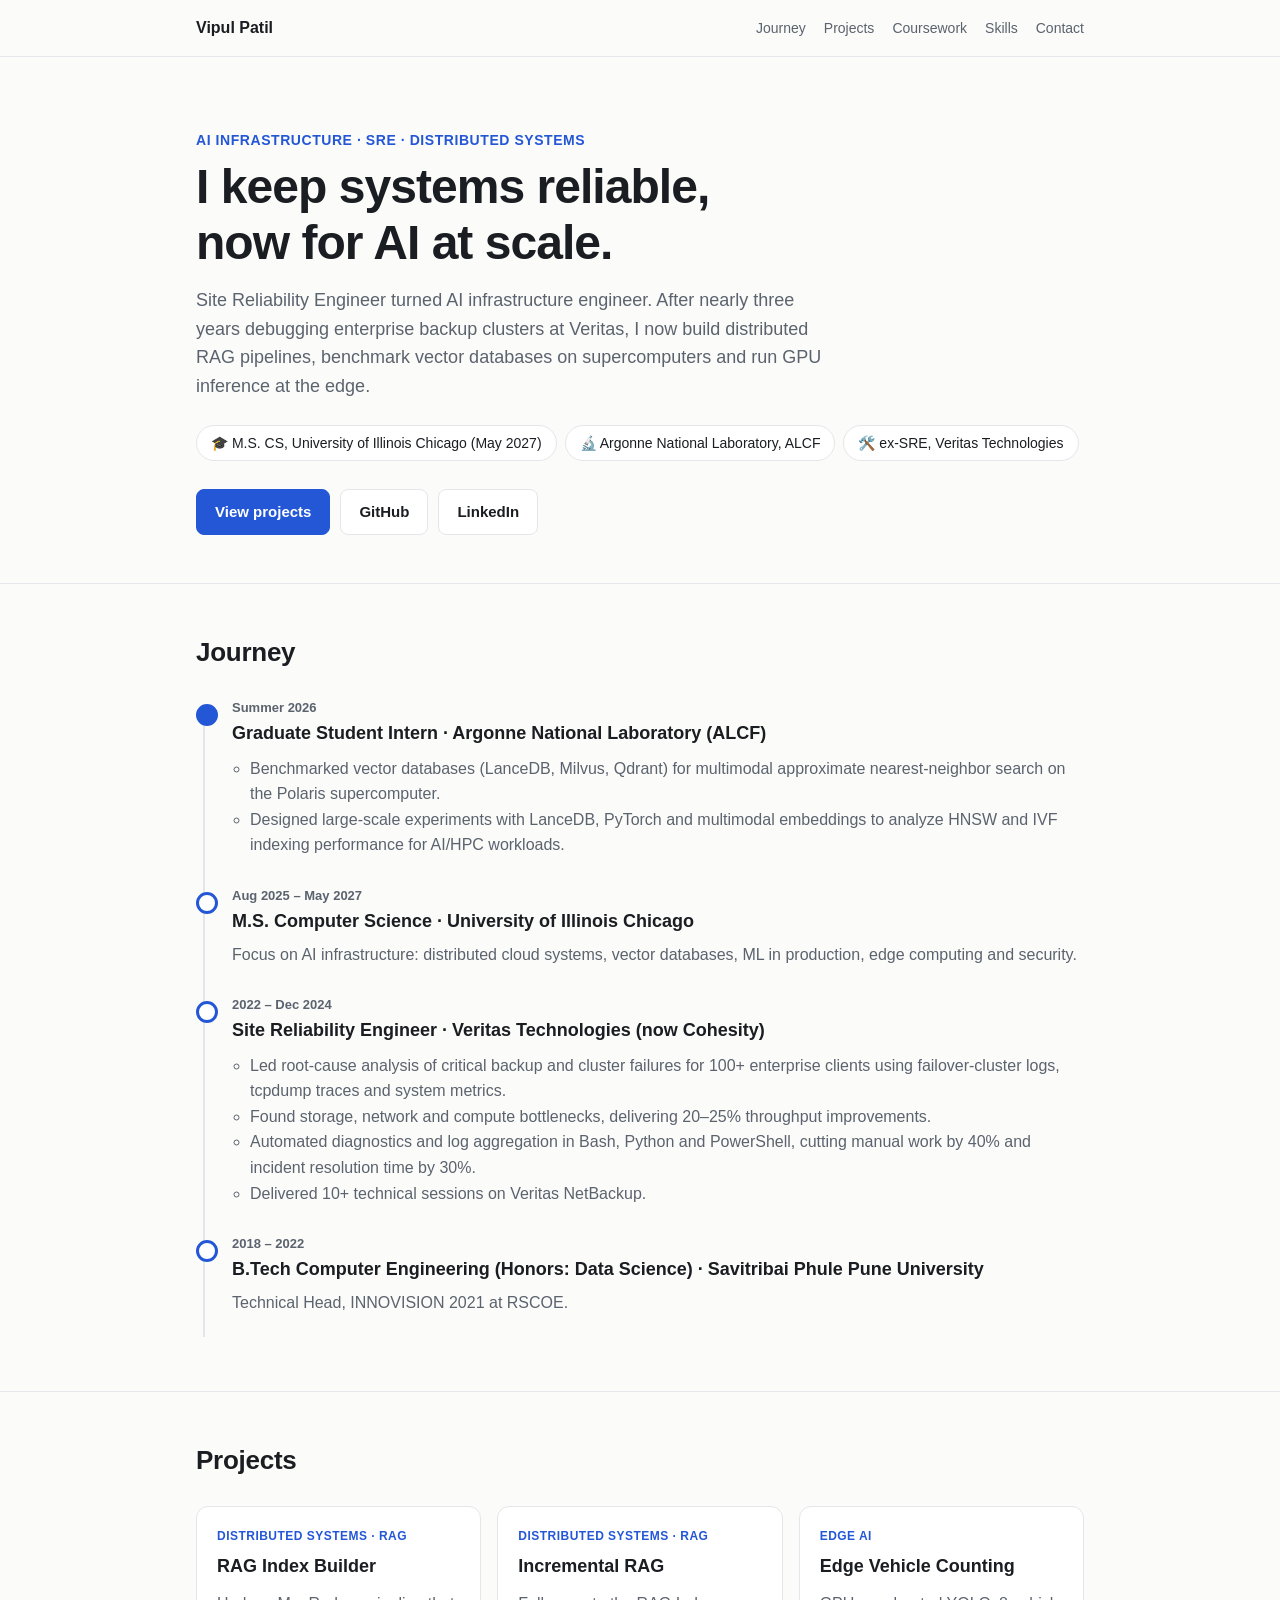
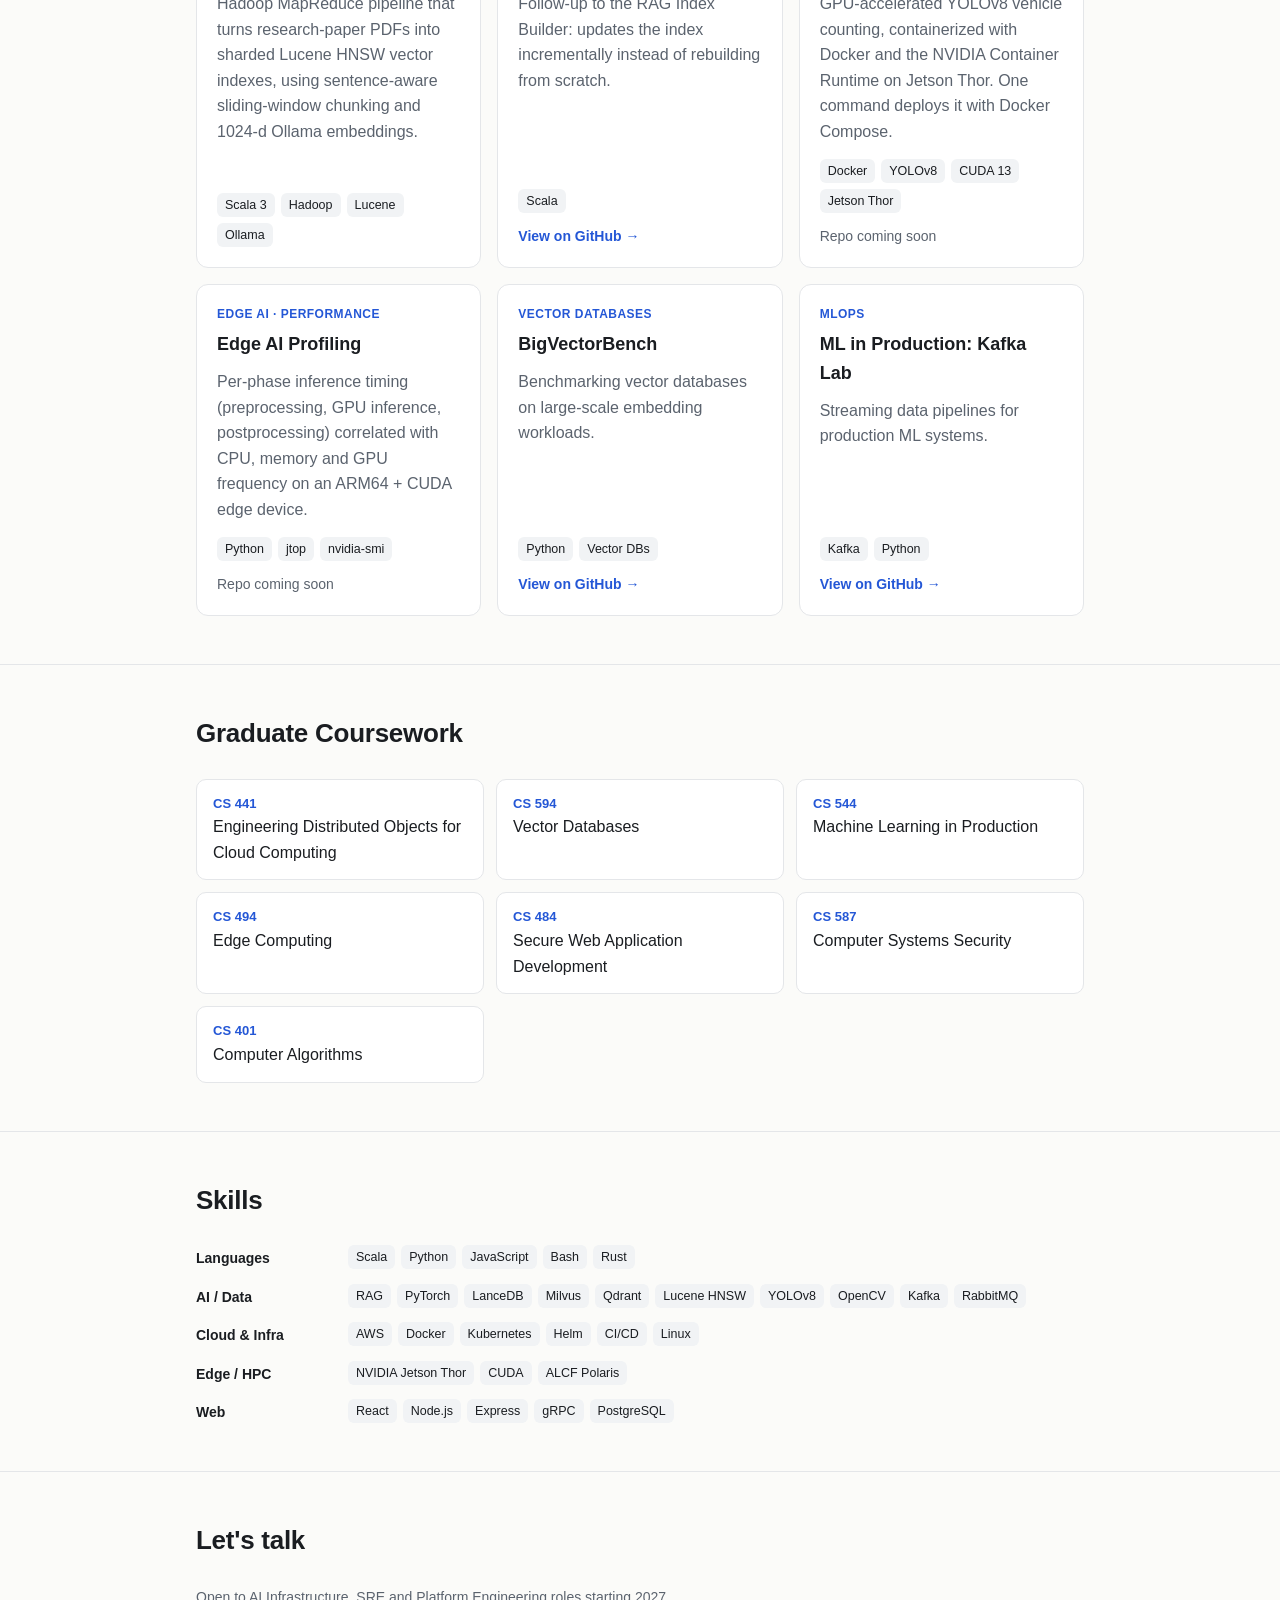
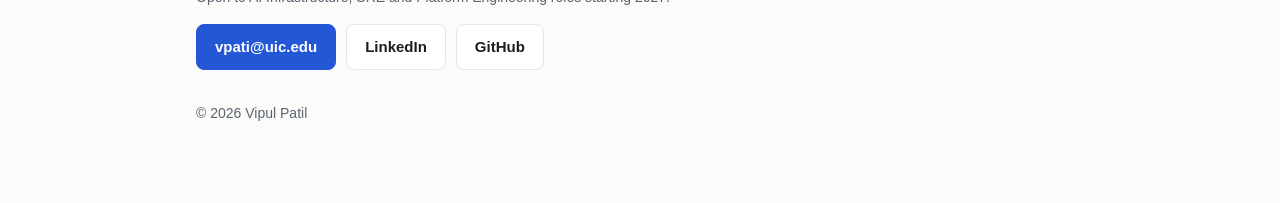
==== index.html @ aa61d43e "Add portfolio site Co-Authored-By: Claude Opus 5.5 <noreply@anthropic.com> Claude-Session: https://c" ====
<!doctype html>
<html lang="en">
<head>
<meta charset="utf-8">
<meta name="viewport" content="width=device-width, initial-scale=1">
<title>Vipul Patil | AI Infrastructure</title>
<meta name="description" content="Vipul Patil: SRE turned AI infrastructure engineer. M.S. CS at UIC, Argonne National Laboratory intern. Distributed RAG, vector databases, MLOps, edge AI.">
<style>
  :root {
    --bg: #fbfbf9; --surface: #ffffff; --text: #1a1d21; --muted: #5b636e;
    --border: #e4e6e9; --accent: #2457d6; --accent-soft: #e8eefc; --chip: #f1f3f5;
  }
  @media (prefers-color-scheme: dark) {
    :root {
      --bg: #0f1216; --surface: #171b21; --text: #e8eaed; --muted: #9aa3ae;
      --border: #272d35; --accent: #7aa2ff; --accent-soft: #1b2540; --chip: #20262e;
    }
  }
  * { box-sizing: border-box; }
  html { scroll-behavior: smooth; }
  body {
    margin: 0; background: var(--bg); color: var(--text);
    font: 16px/1.6 -apple-system, BlinkMacSystemFont, "Segoe UI", Inter, Roboto, sans-serif;
  }
  a { color: var(--accent); text-decoration: none; }
  a:hover { text-decoration: underline; }
  .wrap { max-width: 920px; margin: 0 auto; padding: 0 16px; }

  nav { position: sticky; top: 0; z-index: 10; background: color-mix(in srgb, var(--bg) 88%, transparent);
        backdrop-filter: blur(8px); border-bottom: 1px solid var(--border); }
  nav .wrap { display: flex; justify-content: space-between; align-items: center; height: 56px; gap: 12px; }
  nav .brand { font-weight: 700; color: var(--text); }
  nav ul { display: flex; gap: 18px; list-style: none; margin: 0; padding: 0; font-size: 14px; }
  nav ul a { color: var(--muted); }
  @media (max-width: 640px) { nav ul { display: none; } }

  header { padding: 72px 0 48px; }
  .eyebrow { color: var(--accent); font-weight: 600; font-size: 14px; letter-spacing: .04em; text-transform: uppercase; }
  h1 { font-size: clamp(32px, 6vw, 48px); line-height: 1.15; margin: 8px 0 16px; letter-spacing: -.02em; }
  .lede { font-size: 18px; color: var(--muted); max-width: 640px; margin: 0 0 24px; }
  .badges { display: flex; flex-wrap: wrap; gap: 8px; margin-bottom: 28px; }
  .badge { background: var(--surface); border: 1px solid var(--border); border-radius: 999px; padding: 6px 14px; font-size: 14px; }
  .cta { display: flex; flex-wrap: wrap; gap: 10px; }
  .btn { display: inline-block; padding: 10px 18px; border-radius: 8px; font-weight: 600; font-size: 15px; border: 1px solid var(--border); color: var(--text); background: var(--surface); }
  .btn.primary { background: var(--accent); border-color: var(--accent); color: #fff; }
  .btn:hover { text-decoration: none; filter: brightness(1.05); }

  section { padding: 48px 0; border-top: 1px solid var(--border); }
  h2 { font-size: 26px; margin: 0 0 24px; letter-spacing: -.01em; }
  h3 { font-size: 18px; margin: 0 0 6px; }

  .timeline { list-style: none; margin: 0; padding: 0; position: relative; }
  .timeline::before { content: ""; position: absolute; left: 7px; top: 6px; bottom: 6px; width: 2px; background: var(--border); }
  .timeline > li { position: relative; padding: 0 0 28px 36px; }
  .timeline > li::before { content: ""; position: absolute; left: 0; top: 6px; width: 16px; height: 16px; border-radius: 50%;
                         background: var(--surface); border: 3px solid var(--accent); }
  .timeline > li.now::before { background: var(--accent); }
  .when { font-size: 13px; color: var(--muted); font-weight: 600; }
  .timeline p, .card p { margin: 4px 0 0; color: var(--muted); }
  .timeline ul { margin: 8px 0 0; padding-left: 18px; color: var(--muted); }

  .grid { display: grid; grid-template-columns: repeat(auto-fill, minmax(270px, 1fr)); gap: 16px; }
  .card { background: var(--surface); border: 1px solid var(--border); border-radius: 12px; padding: 20px; display: flex; flex-direction: column; }
  .card .tag { font-size: 12px; font-weight: 600; color: var(--accent); text-transform: uppercase; letter-spacing: .04em; margin-bottom: 6px; }
  .card .chips { margin-top: auto; padding-top: 14px; }
  .chips { display: flex; flex-wrap: wrap; gap: 6px; }
  .chip { background: var(--chip); border-radius: 6px; padding: 2px 8px; font-size: 12.5px; }
  .card .link { margin-top: 12px; font-size: 14px; font-weight: 600; }
  .card .soon { margin-top: 12px; font-size: 14px; color: var(--muted); }

  .courses { display: grid; grid-template-columns: repeat(auto-fill, minmax(260px, 1fr)); gap: 12px; }
  .course { border: 1px solid var(--border); border-radius: 10px; padding: 14px 16px; background: var(--surface); }
  .course b { display: block; font-size: 13px; color: var(--accent); }

  .skills { display: grid; gap: 14px; }
  .skills > div { display: grid; grid-template-columns: 140px 1fr; gap: 12px; align-items: start; }
  .skills .k { font-weight: 600; font-size: 14px; padding-top: 2px; }
  @media (max-width: 560px) { .skills > div { grid-template-columns: 1fr; gap: 6px; } }

  footer { padding: 48px 0 64px; border-top: 1px solid var(--border); color: var(--muted); font-size: 14px; }
</style>
</head>
<body>

<nav><div class="wrap">
  <a class="brand" href="#">Vipul Patil</a>
  <ul>
    <li><a href="#journey">Journey</a></li>
    <li><a href="#projects">Projects</a></li>
    <li><a href="#coursework">Coursework</a></li>
    <li><a href="#skills">Skills</a></li>
    <li><a href="#contact">Contact</a></li>
  </ul>
</div></nav>

<header><div class="wrap">
  <div class="eyebrow">AI Infrastructure · SRE · Distributed Systems</div>
  <h1>I keep systems reliable,<br>now for AI at scale.</h1>
  <p class="lede">Site Reliability Engineer turned AI infrastructure engineer. After nearly three years debugging enterprise backup clusters at Veritas, I now build distributed RAG pipelines, benchmark vector databases on supercomputers and run GPU inference at the edge.</p>
  <div class="badges">
    <span class="badge">🎓 M.S. CS, University of Illinois Chicago (May 2027)</span>
    <span class="badge">🔬 Argonne National Laboratory, ALCF</span>
    <span class="badge">🛠️ ex-SRE, Veritas Technologies</span>
  </div>
  <div class="cta">
    <a class="btn primary" href="#projects">View projects</a>
    <a class="btn" href="https://github.com/vipulpatil04">GitHub</a>
    <a class="btn" href="https://linkedin.com/in/vipulpatil04">LinkedIn</a>
  </div>
</div></header>

<section id="journey"><div class="wrap">
  <h2>Journey</h2>
  <ol class="timeline">
    <li class="now">
      <div class="when">Summer 2026</div>
      <h3>Graduate Student Intern · Argonne National Laboratory (ALCF)</h3>
      <ul>
        <li>Benchmarked vector databases (LanceDB, Milvus, Qdrant) for multimodal approximate nearest-neighbor search on the Polaris supercomputer.</li>
        <li>Designed large-scale experiments with LanceDB, PyTorch and multimodal embeddings to analyze HNSW and IVF indexing performance for AI/HPC workloads.</li>
      </ul>
    </li>
    <li>
      <div class="when">Aug 2025 – May 2027</div>
      <h3>M.S. Computer Science · University of Illinois Chicago</h3>
      <p>Focus on AI infrastructure: distributed cloud systems, vector databases, ML in production, edge computing and security.</p>
    </li>
    <li>
      <div class="when">2022 – Dec 2024</div>
      <h3>Site Reliability Engineer · Veritas Technologies (now Cohesity)</h3>
      <ul>
        <li>Led root-cause analysis of critical backup and cluster failures for 100+ enterprise clients using failover-cluster logs, tcpdump traces and system metrics.</li>
        <li>Found storage, network and compute bottlenecks, delivering 20–25% throughput improvements.</li>
        <li>Automated diagnostics and log aggregation in Bash, Python and PowerShell, cutting manual work by 40% and incident resolution time by 30%.</li>
        <li>Delivered 10+ technical sessions on Veritas NetBackup.</li>
      </ul>
    </li>
    <li>
      <div class="when">2018 – 2022</div>
      <h3>B.Tech Computer Engineering (Honors: Data Science) · Savitribai Phule Pune University</h3>
      <p>Technical Head, INNOVISION 2021 at RSCOE.</p>
    </li>
  </ol>
</div></section>

<section id="projects"><div class="wrap">
  <h2>Projects</h2>
  <div class="grid">
    <div class="card">
      <div class="tag">Distributed Systems · RAG</div>
      <h3>RAG Index Builder</h3>
      <p>Hadoop MapReduce pipeline that turns research-paper PDFs into sharded Lucene HNSW vector indexes, using sentence-aware sliding-window chunking and 1024-d Ollama embeddings.</p>
      <div class="chips"><span class="chip">Scala 3</span><span class="chip">Hadoop</span><span class="chip">Lucene</span><span class="chip">Ollama</span></div>
    </div>
    <div class="card">
      <div class="tag">Distributed Systems · RAG</div>
      <h3>Incremental RAG</h3>
      <p>Follow-up to the RAG Index Builder: updates the index incrementally instead of rebuilding from scratch.</p>
      <div class="chips"><span class="chip">Scala</span></div>
      <a class="link" href="https://github.com/vipulpatil04/CS441-HW2-Incremental-RAG">View on GitHub →</a>
    </div>
    <div class="card">
      <div class="tag">Edge AI</div>
      <h3>Edge Vehicle Counting</h3>
      <p>GPU-accelerated YOLOv8 vehicle counting, containerized with Docker and the NVIDIA Container Runtime on Jetson Thor. One command deploys it with Docker Compose.</p>
      <div class="chips"><span class="chip">Docker</span><span class="chip">YOLOv8</span><span class="chip">CUDA 13</span><span class="chip">Jetson Thor</span></div>
      <span class="soon">Repo coming soon</span>
    </div>
    <div class="card">
      <div class="tag">Edge AI · Performance</div>
      <h3>Edge AI Profiling</h3>
      <p>Per-phase inference timing (preprocessing, GPU inference, postprocessing) correlated with CPU, memory and GPU frequency on an ARM64 + CUDA edge device.</p>
      <div class="chips"><span class="chip">Python</span><span class="chip">jtop</span><span class="chip">nvidia-smi</span></div>
      <span class="soon">Repo coming soon</span>
    </div>
    <div class="card">
      <div class="tag">Vector Databases</div>
      <h3>BigVectorBench</h3>
      <p>Benchmarking vector databases on large-scale embedding workloads.</p>
      <div class="chips"><span class="chip">Python</span><span class="chip">Vector DBs</span></div>
      <a class="link" href="https://github.com/vipulpatil04/BigVectorBench">View on GitHub →</a>
    </div>
    <div class="card">
      <div class="tag">MLOps</div>
      <h3>ML in Production: Kafka Lab</h3>
      <p>Streaming data pipelines for production ML systems.</p>
      <div class="chips"><span class="chip">Kafka</span><span class="chip">Python</span></div>
      <a class="link" href="https://github.com/vipulpatil04/mlip-kafka-lab">View on GitHub →</a>
    </div>
  </div>
</div></section>

<section id="coursework"><div class="wrap">
  <h2>Graduate Coursework</h2>
  <div class="courses">
    <div class="course"><b>CS 441</b>Engineering Distributed Objects for Cloud Computing</div>
    <div class="course"><b>CS 594</b>Vector Databases</div>
    <div class="course"><b>CS 544</b>Machine Learning in Production</div>
    <div class="course"><b>CS 494</b>Edge Computing</div>
    <div class="course"><b>CS 484</b>Secure Web Application Development</div>
    <div class="course"><b>CS 587</b>Computer Systems Security</div>
    <div class="course"><b>CS 401</b>Computer Algorithms</div>
  </div>
</div></section>

<section id="skills"><div class="wrap">
  <h2>Skills</h2>
  <div class="skills">
    <div><span class="k">Languages</span><div class="chips"><span class="chip">Scala</span><span class="chip">Python</span><span class="chip">JavaScript</span><span class="chip">Bash</span><span class="chip">Rust</span></div></div>
    <div><span class="k">AI / Data</span><div class="chips"><span class="chip">RAG</span><span class="chip">PyTorch</span><span class="chip">LanceDB</span><span class="chip">Milvus</span><span class="chip">Qdrant</span><span class="chip">Lucene HNSW</span><span class="chip">YOLOv8</span><span class="chip">OpenCV</span><span class="chip">Kafka</span><span class="chip">RabbitMQ</span></div></div>
    <div><span class="k">Cloud &amp; Infra</span><div class="chips"><span class="chip">AWS</span><span class="chip">Docker</span><span class="chip">Kubernetes</span><span class="chip">Helm</span><span class="chip">CI/CD</span><span class="chip">Linux</span></div></div>
    <div><span class="k">Edge / HPC</span><div class="chips"><span class="chip">NVIDIA Jetson Thor</span><span class="chip">CUDA</span><span class="chip">ALCF Polaris</span></div></div>
    <div><span class="k">Web</span><div class="chips"><span class="chip">React</span><span class="chip">Node.js</span><span class="chip">Express</span><span class="chip">gRPC</span><span class="chip">PostgreSQL</span></div></div>
  </div>
</div></section>

<footer id="contact"><div class="wrap">
  <h2 style="color:var(--text)">Let's talk</h2>
  <p>Open to AI Infrastructure, SRE and Platform Engineering roles starting 2027.</p>
  <div class="cta" style="margin:16px 0 32px">
    <a class="btn primary" href="mailto:vpati@uic.edu">vpati@uic.edu</a>
    <a class="btn" href="https://linkedin.com/in/vipulpatil04">LinkedIn</a>
    <a class="btn" href="https://github.com/vipulpatil04">GitHub</a>
  </div>
  <p>© 2026 Vipul Patil</p>
</div></footer>

</body>
</html>
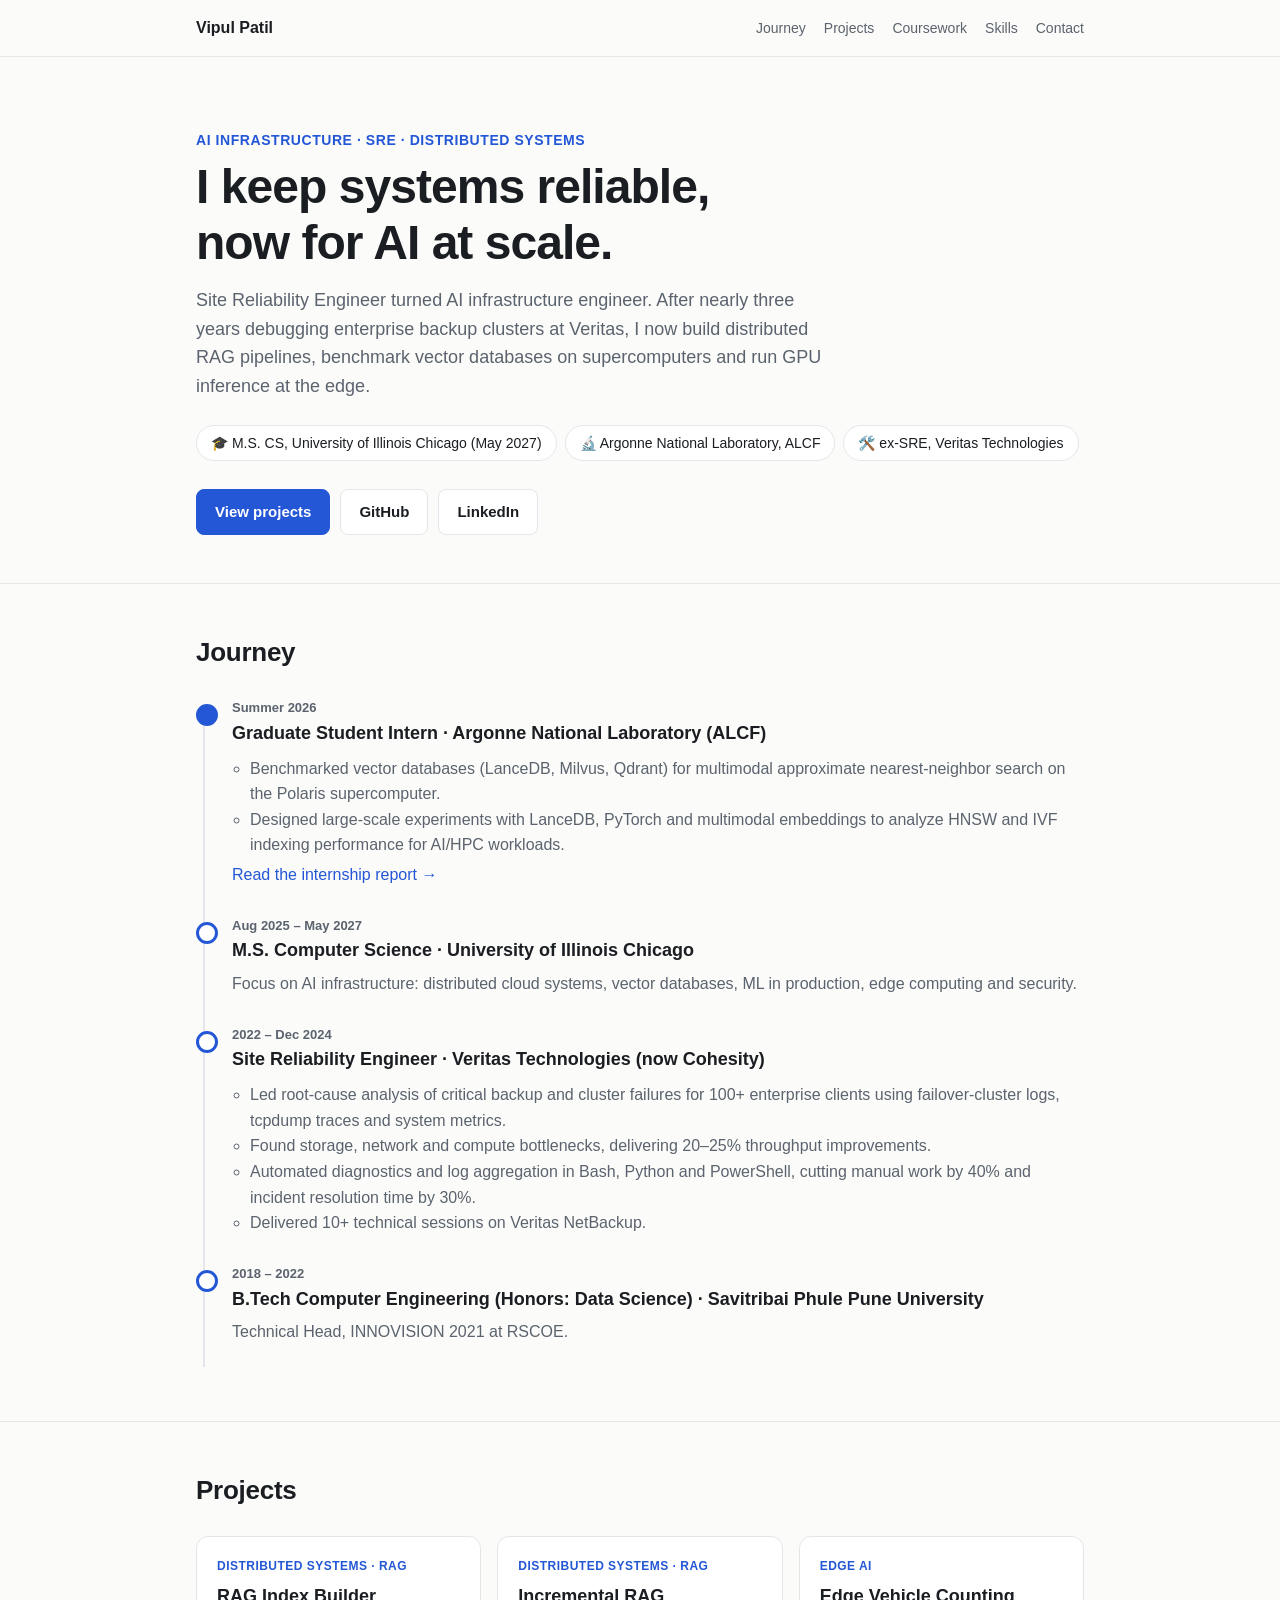
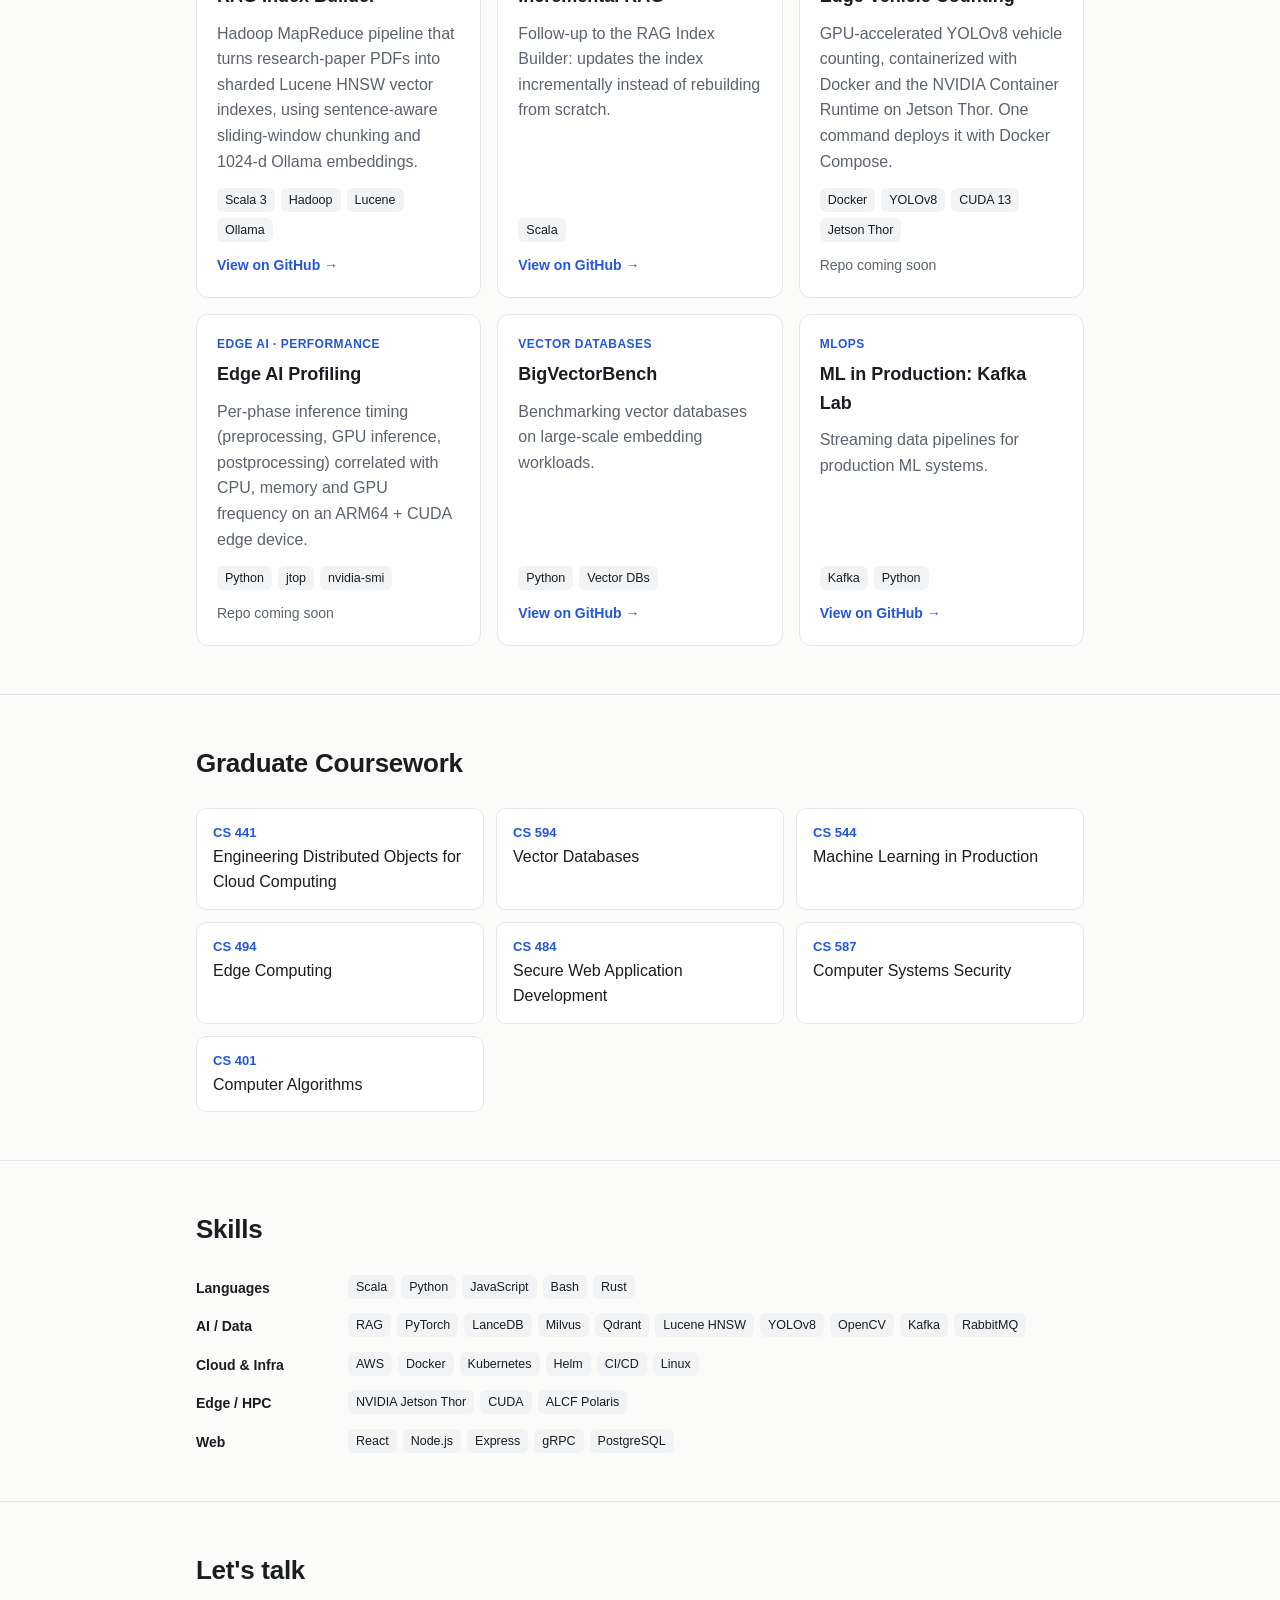
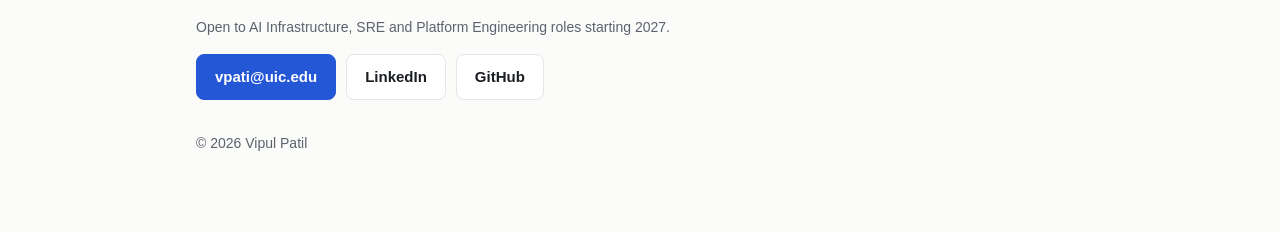
==== commit 02237275: "Link RAG Index Builder repo and Argonne internship report Co-Authored-By: Claude Opus 5.5 <noreply@a" ====
--- a/index.html
+++ b/index.html
@@ -119,6 +119,7 @@
         <li>Benchmarked vector databases (LanceDB, Milvus, Qdrant) for multimodal approximate nearest-neighbor search on the Polaris supercomputer.</li>
         <li>Designed large-scale experiments with LanceDB, PyTorch and multimodal embeddings to analyze HNSW and IVF indexing performance for AI/HPC workloads.</li>
       </ul>
+      <p><a href="https://github.com/vipulpatil04/Summer-Internship-Report-Vipul-Patil">Read the internship report →</a></p>
     </li>
     <li>
       <div class="when">Aug 2025 – May 2027</div>
@@ -151,6 +152,7 @@
       <h3>RAG Index Builder</h3>
       <p>Hadoop MapReduce pipeline that turns research-paper PDFs into sharded Lucene HNSW vector indexes, using sentence-aware sliding-window chunking and 1024-d Ollama embeddings.</p>
       <div class="chips"><span class="chip">Scala 3</span><span class="chip">Hadoop</span><span class="chip">Lucene</span><span class="chip">Ollama</span></div>
+      <a class="link" href="https://github.com/vipulpatil04/CS441-RAGIndex">View on GitHub →</a>
     </div>
     <div class="card">
       <div class="tag">Distributed Systems · RAG</div>
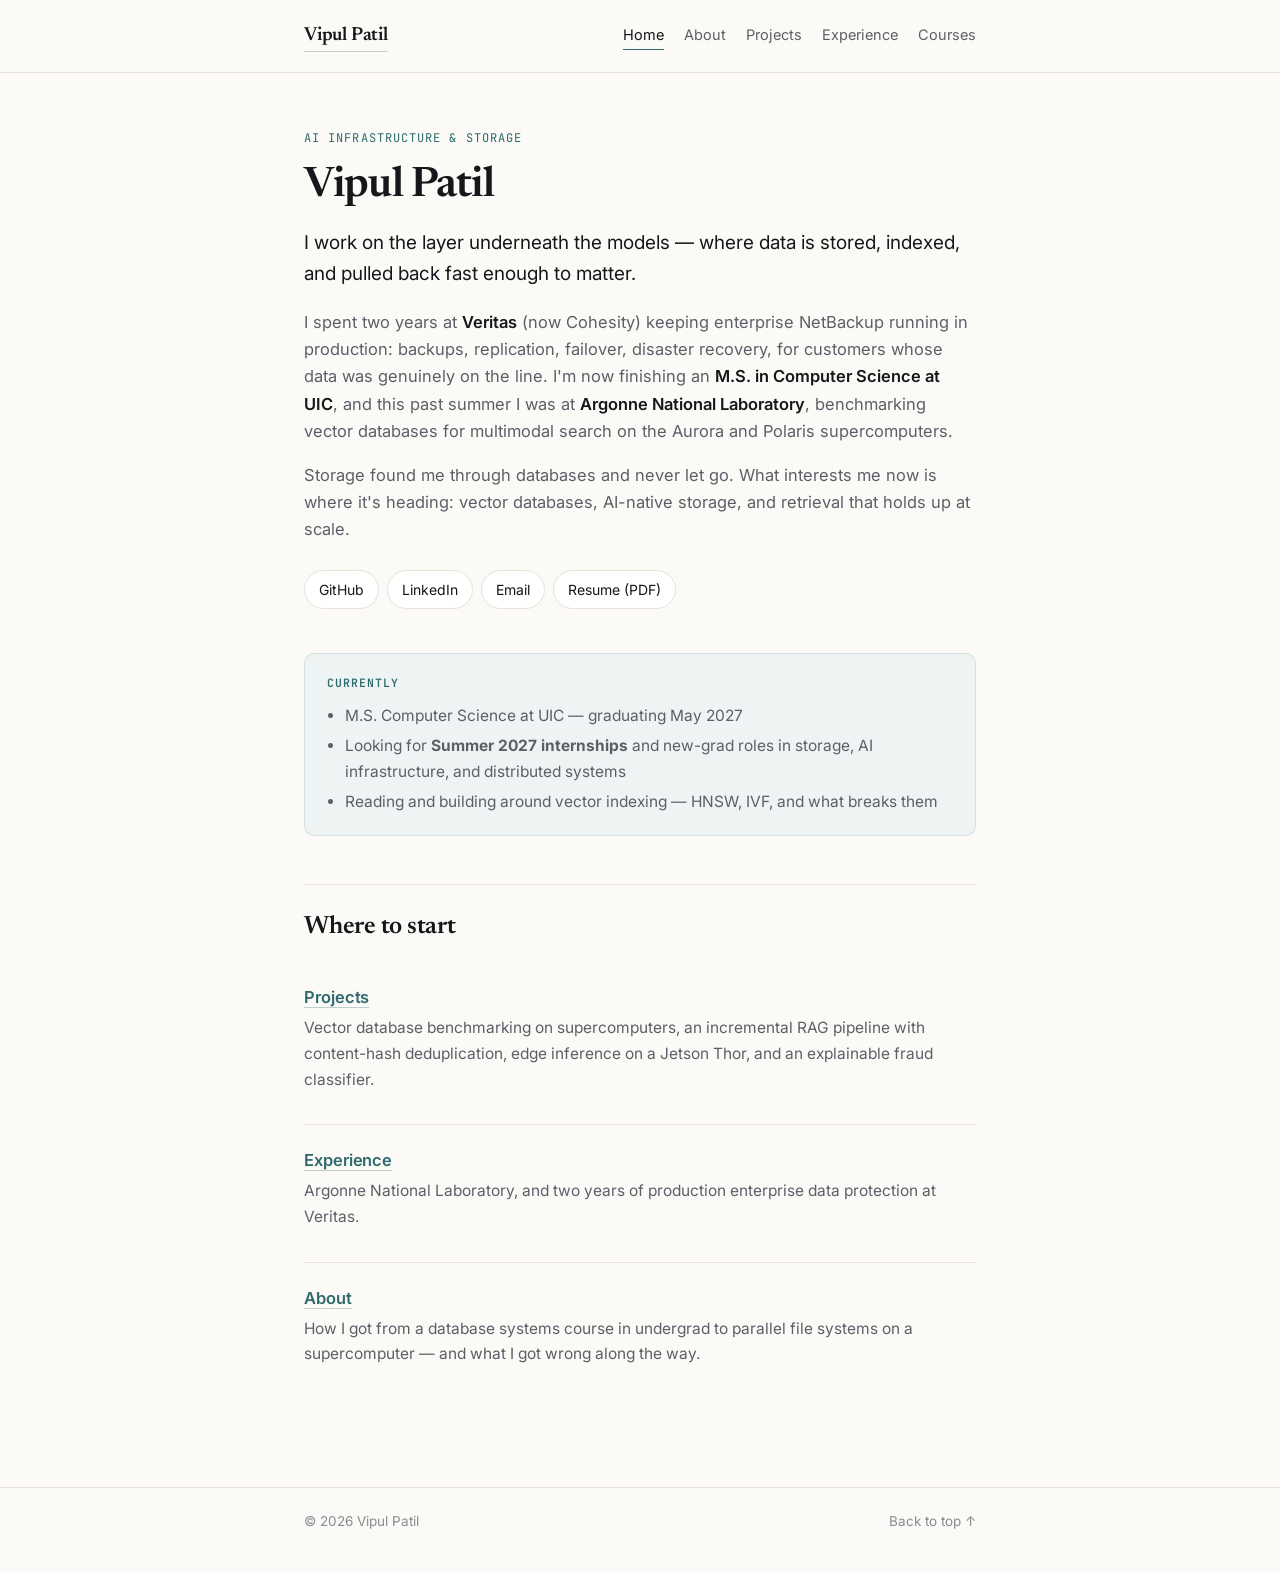
==== commit c2ceedff: "Rebuild portfolio as a multi-page site Replaces the single-page version with Home, About, Projects, " ====
--- a/index.html
+++ b/index.html
@@ -1,231 +1,62 @@
-<!doctype html>
-<html lang="en">
-<head>
+<!DOCTYPE html>
+<html lang="en"><head>
 <meta charset="utf-8">
 <meta name="viewport" content="width=device-width, initial-scale=1">
-<title>Vipul Patil | AI Infrastructure</title>
-<meta name="description" content="Vipul Patil: SRE turned AI infrastructure engineer. M.S. CS at UIC, Argonne National Laboratory intern. Distributed RAG, vector databases, MLOps, edge AI.">
-<style>
-  :root {
-    --bg: #fbfbf9; --surface: #ffffff; --text: #1a1d21; --muted: #5b636e;
-    --border: #e4e6e9; --accent: #2457d6; --accent-soft: #e8eefc; --chip: #f1f3f5;
-  }
-  @media (prefers-color-scheme: dark) {
-    :root {
-      --bg: #0f1216; --surface: #171b21; --text: #e8eaed; --muted: #9aa3ae;
-      --border: #272d35; --accent: #7aa2ff; --accent-soft: #1b2540; --chip: #20262e;
-    }
-  }
-  * { box-sizing: border-box; }
-  html { scroll-behavior: smooth; }
-  body {
-    margin: 0; background: var(--bg); color: var(--text);
-    font: 16px/1.6 -apple-system, BlinkMacSystemFont, "Segoe UI", Inter, Roboto, sans-serif;
-  }
-  a { color: var(--accent); text-decoration: none; }
-  a:hover { text-decoration: underline; }
-  .wrap { max-width: 920px; margin: 0 auto; padding: 0 16px; }
+<title>Vipul Patil — AI infrastructure &amp; storage</title>
+<meta name="description" content="Vipul Patil, MS Computer Science at UIC. AI infrastructure and storage: vector databases, distributed systems, enterprise data protection.">
+<link rel="stylesheet" href="style.css">
+</head><body id="top">
+<header class="nav"><div class="nav-inner">
+<a class="nav-name" href="index.html">Vipul Patil</a>
+<nav class="nav-links">
+<a href="index.html" class=on>Home</a>
+<a href="about.html">About</a>
+<a href="projects.html">Projects</a>
+<a href="experience.html">Experience</a>
+<a href="coursework.html">Courses</a>
+</nav>
+</div></header>
+<main><div class="wrap">
+<p class="eyebrow">AI infrastructure &amp; storage</p>
+<h1>Vipul&nbsp;Patil</h1>
+<p class="lead">I work on the layer underneath the models &mdash; where data is stored, indexed, and pulled back fast enough to matter.</p>
 
-  nav { position: sticky; top: 0; z-index: 10; background: color-mix(in srgb, var(--bg) 88%, transparent);
-        backdrop-filter: blur(8px); border-bottom: 1px solid var(--border); }
-  nav .wrap { display: flex; justify-content: space-between; align-items: center; height: 56px; gap: 12px; }
-  nav .brand { font-weight: 700; color: var(--text); }
-  nav ul { display: flex; gap: 18px; list-style: none; margin: 0; padding: 0; font-size: 14px; }
-  nav ul a { color: var(--muted); }
-  @media (max-width: 640px) { nav ul { display: none; } }
+<p>I spent two years at <strong>Veritas</strong> (now Cohesity) keeping enterprise NetBackup running in production: backups, replication, failover, disaster recovery, for customers whose data was genuinely on the line. I'm now finishing an <strong>M.S. in Computer Science at UIC</strong>, and this past summer I was at <strong>Argonne National Laboratory</strong>, benchmarking vector databases for multimodal search on the Aurora and Polaris supercomputers.</p>
 
-  header { padding: 72px 0 48px; }
-  .eyebrow { color: var(--accent); font-weight: 600; font-size: 14px; letter-spacing: .04em; text-transform: uppercase; }
-  h1 { font-size: clamp(32px, 6vw, 48px); line-height: 1.15; margin: 8px 0 16px; letter-spacing: -.02em; }
-  .lede { font-size: 18px; color: var(--muted); max-width: 640px; margin: 0 0 24px; }
-  .badges { display: flex; flex-wrap: wrap; gap: 8px; margin-bottom: 28px; }
-  .badge { background: var(--surface); border: 1px solid var(--border); border-radius: 999px; padding: 6px 14px; font-size: 14px; }
-  .cta { display: flex; flex-wrap: wrap; gap: 10px; }
-  .btn { display: inline-block; padding: 10px 18px; border-radius: 8px; font-weight: 600; font-size: 15px; border: 1px solid var(--border); color: var(--text); background: var(--surface); }
-  .btn.primary { background: var(--accent); border-color: var(--accent); color: #fff; }
-  .btn:hover { text-decoration: none; filter: brightness(1.05); }
+<p>Storage found me through databases and never let go. What interests me now is where it's heading: vector databases, AI-native storage, and retrieval that holds up at scale.</p>
 
-  section { padding: 48px 0; border-top: 1px solid var(--border); }
-  h2 { font-size: 26px; margin: 0 0 24px; letter-spacing: -.01em; }
-  h3 { font-size: 18px; margin: 0 0 6px; }
+<div class="links-row">
+<a href="https://github.com/vipulpatil04">GitHub</a>
+<a href="https://linkedin.com/in/vipulpatil04">LinkedIn</a>
+<a href="mailto:vipulpatil0411@gmail.com">Email</a>
+<a href="Vipul_Patil_Resume.pdf">Resume (PDF)</a>
+</div>
 
-  .timeline { list-style: none; margin: 0; padding: 0; position: relative; }
-  .timeline::before { content: ""; position: absolute; left: 7px; top: 6px; bottom: 6px; width: 2px; background: var(--border); }
-  .timeline > li { position: relative; padding: 0 0 28px 36px; }
-  .timeline > li::before { content: ""; position: absolute; left: 0; top: 6px; width: 16px; height: 16px; border-radius: 50%;
-                         background: var(--surface); border: 3px solid var(--accent); }
-  .timeline > li.now::before { background: var(--accent); }
-  .when { font-size: 13px; color: var(--muted); font-weight: 600; }
-  .timeline p, .card p { margin: 4px 0 0; color: var(--muted); }
-  .timeline ul { margin: 8px 0 0; padding-left: 18px; color: var(--muted); }
+<div class="now">
+<h3>Currently</h3>
+<ul>
+<li>M.S. Computer Science at UIC &mdash; graduating May 2027</li>
+<li>Looking for <strong>Summer 2027 internships</strong> and new-grad roles in storage, AI infrastructure, and distributed systems</li>
+<li>Reading and building around vector indexing &mdash; HNSW, IVF, and what breaks them</li>
+</ul>
+</div>
 
-  .grid { display: grid; grid-template-columns: repeat(auto-fill, minmax(270px, 1fr)); gap: 16px; }
-  .card { background: var(--surface); border: 1px solid var(--border); border-radius: 12px; padding: 20px; display: flex; flex-direction: column; }
-  .card .tag { font-size: 12px; font-weight: 600; color: var(--accent); text-transform: uppercase; letter-spacing: .04em; margin-bottom: 6px; }
-  .card .chips { margin-top: auto; padding-top: 14px; }
-  .chips { display: flex; flex-wrap: wrap; gap: 6px; }
-  .chip { background: var(--chip); border-radius: 6px; padding: 2px 8px; font-size: 12.5px; }
-  .card .link { margin-top: 12px; font-size: 14px; font-weight: 600; }
-  .card .soon { margin-top: 12px; font-size: 14px; color: var(--muted); }
-
-  .courses { display: grid; grid-template-columns: repeat(auto-fill, minmax(260px, 1fr)); gap: 12px; }
-  .course { border: 1px solid var(--border); border-radius: 10px; padding: 14px 16px; background: var(--surface); }
-  .course b { display: block; font-size: 13px; color: var(--accent); }
-
-  .skills { display: grid; gap: 14px; }
-  .skills > div { display: grid; grid-template-columns: 140px 1fr; gap: 12px; align-items: start; }
-  .skills .k { font-weight: 600; font-size: 14px; padding-top: 2px; }
-  @media (max-width: 560px) { .skills > div { grid-template-columns: 1fr; gap: 6px; } }
-
-  footer { padding: 48px 0 64px; border-top: 1px solid var(--border); color: var(--muted); font-size: 14px; }
-</style>
-</head>
-<body>
-
-<nav><div class="wrap">
-  <a class="brand" href="#">Vipul Patil</a>
-  <ul>
-    <li><a href="#journey">Journey</a></li>
-    <li><a href="#projects">Projects</a></li>
-    <li><a href="#coursework">Coursework</a></li>
-    <li><a href="#skills">Skills</a></li>
-    <li><a href="#contact">Contact</a></li>
-  </ul>
-</div></nav>
-
-<header><div class="wrap">
-  <div class="eyebrow">AI Infrastructure · SRE · Distributed Systems</div>
-  <h1>I keep systems reliable,<br>now for AI at scale.</h1>
-  <p class="lede">Site Reliability Engineer turned AI infrastructure engineer. After nearly three years debugging enterprise backup clusters at Veritas, I now build distributed RAG pipelines, benchmark vector databases on supercomputers and run GPU inference at the edge.</p>
-  <div class="badges">
-    <span class="badge">🎓 M.S. CS, University of Illinois Chicago (May 2027)</span>
-    <span class="badge">🔬 Argonne National Laboratory, ALCF</span>
-    <span class="badge">🛠️ ex-SRE, Veritas Technologies</span>
-  </div>
-  <div class="cta">
-    <a class="btn primary" href="#projects">View projects</a>
-    <a class="btn" href="https://github.com/vipulpatil04">GitHub</a>
-    <a class="btn" href="https://linkedin.com/in/vipulpatil04">LinkedIn</a>
-  </div>
-</div></header>
-
-<section id="journey"><div class="wrap">
-  <h2>Journey</h2>
-  <ol class="timeline">
-    <li class="now">
-      <div class="when">Summer 2026</div>
-      <h3>Graduate Student Intern · Argonne National Laboratory (ALCF)</h3>
-      <ul>
-        <li>Benchmarked vector databases (LanceDB, Milvus, Qdrant) for multimodal approximate nearest-neighbor search on the Polaris supercomputer.</li>
-        <li>Designed large-scale experiments with LanceDB, PyTorch and multimodal embeddings to analyze HNSW and IVF indexing performance for AI/HPC workloads.</li>
-      </ul>
-      <p><a href="https://github.com/vipulpatil04/Summer-Internship-Report-Vipul-Patil">Read the internship report →</a></p>
-    </li>
-    <li>
-      <div class="when">Aug 2025 – May 2027</div>
-      <h3>M.S. Computer Science · University of Illinois Chicago</h3>
-      <p>Focus on AI infrastructure: distributed cloud systems, vector databases, ML in production, edge computing and security.</p>
-    </li>
-    <li>
-      <div class="when">2022 – Dec 2024</div>
-      <h3>Site Reliability Engineer · Veritas Technologies (now Cohesity)</h3>
-      <ul>
-        <li>Led root-cause analysis of critical backup and cluster failures for 100+ enterprise clients using failover-cluster logs, tcpdump traces and system metrics.</li>
-        <li>Found storage, network and compute bottlenecks, delivering 20–25% throughput improvements.</li>
-        <li>Automated diagnostics and log aggregation in Bash, Python and PowerShell, cutting manual work by 40% and incident resolution time by 30%.</li>
-        <li>Delivered 10+ technical sessions on Veritas NetBackup.</li>
-      </ul>
-    </li>
-    <li>
-      <div class="when">2018 – 2022</div>
-      <h3>B.Tech Computer Engineering (Honors: Data Science) · Savitribai Phule Pune University</h3>
-      <p>Technical Head, INNOVISION 2021 at RSCOE.</p>
-    </li>
-  </ol>
-</div></section>
-
-<section id="projects"><div class="wrap">
-  <h2>Projects</h2>
-  <div class="grid">
-    <div class="card">
-      <div class="tag">Distributed Systems · RAG</div>
-      <h3>RAG Index Builder</h3>
-      <p>Hadoop MapReduce pipeline that turns research-paper PDFs into sharded Lucene HNSW vector indexes, using sentence-aware sliding-window chunking and 1024-d Ollama embeddings.</p>
-      <div class="chips"><span class="chip">Scala 3</span><span class="chip">Hadoop</span><span class="chip">Lucene</span><span class="chip">Ollama</span></div>
-      <a class="link" href="https://github.com/vipulpatil04/CS441-RAGIndex">View on GitHub →</a>
-    </div>
-    <div class="card">
-      <div class="tag">Distributed Systems · RAG</div>
-      <h3>Incremental RAG</h3>
-      <p>Follow-up to the RAG Index Builder: updates the index incrementally instead of rebuilding from scratch.</p>
-      <div class="chips"><span class="chip">Scala</span></div>
-      <a class="link" href="https://github.com/vipulpatil04/CS441-HW2-Incremental-RAG">View on GitHub →</a>
-    </div>
-    <div class="card">
-      <div class="tag">Edge AI</div>
-      <h3>Edge Vehicle Counting</h3>
-      <p>GPU-accelerated YOLOv8 vehicle counting, containerized with Docker and the NVIDIA Container Runtime on Jetson Thor. One command deploys it with Docker Compose.</p>
-      <div class="chips"><span class="chip">Docker</span><span class="chip">YOLOv8</span><span class="chip">CUDA 13</span><span class="chip">Jetson Thor</span></div>
-      <span class="soon">Repo coming soon</span>
-    </div>
-    <div class="card">
-      <div class="tag">Edge AI · Performance</div>
-      <h3>Edge AI Profiling</h3>
-      <p>Per-phase inference timing (preprocessing, GPU inference, postprocessing) correlated with CPU, memory and GPU frequency on an ARM64 + CUDA edge device.</p>
-      <div class="chips"><span class="chip">Python</span><span class="chip">jtop</span><span class="chip">nvidia-smi</span></div>
-      <span class="soon">Repo coming soon</span>
-    </div>
-    <div class="card">
-      <div class="tag">Vector Databases</div>
-      <h3>BigVectorBench</h3>
-      <p>Benchmarking vector databases on large-scale embedding workloads.</p>
-      <div class="chips"><span class="chip">Python</span><span class="chip">Vector DBs</span></div>
-      <a class="link" href="https://github.com/vipulpatil04/BigVectorBench">View on GitHub →</a>
-    </div>
-    <div class="card">
-      <div class="tag">MLOps</div>
-      <h3>ML in Production: Kafka Lab</h3>
-      <p>Streaming data pipelines for production ML systems.</p>
-      <div class="chips"><span class="chip">Kafka</span><span class="chip">Python</span></div>
-      <a class="link" href="https://github.com/vipulpatil04/mlip-kafka-lab">View on GitHub →</a>
-    </div>
-  </div>
-</div></section>
-
-<section id="coursework"><div class="wrap">
-  <h2>Graduate Coursework</h2>
-  <div class="courses">
-    <div class="course"><b>CS 441</b>Engineering Distributed Objects for Cloud Computing</div>
-    <div class="course"><b>CS 594</b>Vector Databases</div>
-    <div class="course"><b>CS 544</b>Machine Learning in Production</div>
-    <div class="course"><b>CS 494</b>Edge Computing</div>
-    <div class="course"><b>CS 484</b>Secure Web Application Development</div>
-    <div class="course"><b>CS 587</b>Computer Systems Security</div>
-    <div class="course"><b>CS 401</b>Computer Algorithms</div>
-  </div>
-</div></section>
-
-<section id="skills"><div class="wrap">
-  <h2>Skills</h2>
-  <div class="skills">
-    <div><span class="k">Languages</span><div class="chips"><span class="chip">Scala</span><span class="chip">Python</span><span class="chip">JavaScript</span><span class="chip">Bash</span><span class="chip">Rust</span></div></div>
-    <div><span class="k">AI / Data</span><div class="chips"><span class="chip">RAG</span><span class="chip">PyTorch</span><span class="chip">LanceDB</span><span class="chip">Milvus</span><span class="chip">Qdrant</span><span class="chip">Lucene HNSW</span><span class="chip">YOLOv8</span><span class="chip">OpenCV</span><span class="chip">Kafka</span><span class="chip">RabbitMQ</span></div></div>
-    <div><span class="k">Cloud &amp; Infra</span><div class="chips"><span class="chip">AWS</span><span class="chip">Docker</span><span class="chip">Kubernetes</span><span class="chip">Helm</span><span class="chip">CI/CD</span><span class="chip">Linux</span></div></div>
-    <div><span class="k">Edge / HPC</span><div class="chips"><span class="chip">NVIDIA Jetson Thor</span><span class="chip">CUDA</span><span class="chip">ALCF Polaris</span></div></div>
-    <div><span class="k">Web</span><div class="chips"><span class="chip">React</span><span class="chip">Node.js</span><span class="chip">Express</span><span class="chip">gRPC</span><span class="chip">PostgreSQL</span></div></div>
-  </div>
-</div></section>
-
-<footer id="contact"><div class="wrap">
-  <h2 style="color:var(--text)">Let's talk</h2>
-  <p>Open to AI Infrastructure, SRE and Platform Engineering roles starting 2027.</p>
-  <div class="cta" style="margin:16px 0 32px">
-    <a class="btn primary" href="mailto:vpati@uic.edu">vpati@uic.edu</a>
-    <a class="btn" href="https://linkedin.com/in/vipulpatil04">LinkedIn</a>
-    <a class="btn" href="https://github.com/vipulpatil04">GitHub</a>
-  </div>
-  <p>© 2026 Vipul Patil</p>
+<h2>Where to start</h2>
+<div class="entry">
+<h3><a href="projects.html">Projects</a></h3>
+<p>Vector database benchmarking on supercomputers, an incremental RAG pipeline with content-hash deduplication, edge inference on a Jetson Thor, and an explainable fraud classifier.</p>
+</div>
+<div class="entry">
+<h3><a href="experience.html">Experience</a></h3>
+<p>Argonne National Laboratory, and two years of production enterprise data protection at Veritas.</p>
+</div>
+<div class="entry">
+<h3><a href="about.html">About</a></h3>
+<p>How I got from a database systems course in undergrad to parallel file systems on a supercomputer &mdash; and what I got wrong along the way.</p>
+</div>
+</div></main>
+<footer><div class="foot-inner">
+<span>&copy; 2026 Vipul Patil</span>
+<a href="#top">Back to top &uarr;</a>
 </div></footer>
-
-</body>
-</html>
+</body></html>
--- a/style.css
+++ b/style.css
@@ -0,0 +1,137 @@
+@import url('https://fonts.googleapis.com/css2?family=Newsreader:ital,opsz,wght@0,6..72,400;0,6..72,500;0,6..72,600;1,6..72,400&family=Inter:wght@400;500;600&family=JetBrains+Mono:wght@400;500&display=swap');
+
+:root{
+  --bg:#FBFAF7;
+  --card:#FFFFFF;
+  --text:#17171B;
+  --muted:#5E5E68;
+  --faint:#8A8A93;
+  --line:#E6E2DA;
+  --accent:#2F6B6E;
+  --accent-soft:#EDF4F3;
+  --serif:'Newsreader',Georgia,'Times New Roman',serif;
+  --sans:'Inter',-apple-system,BlinkMacSystemFont,'Segoe UI',sans-serif;
+  --mono:'JetBrains Mono',ui-monospace,SFMono-Regular,Menlo,monospace;
+}
+
+*{box-sizing:border-box;}
+html{scroll-behavior:smooth;-webkit-text-size-adjust:100%;}
+body{
+  margin:0;background:var(--bg);color:var(--text);
+  font-family:var(--sans);font-size:16.5px;line-height:1.65;
+  -webkit-font-smoothing:antialiased;
+}
+.wrap{max-width:720px;margin:0 auto;padding:0 24px;}
+
+/* ---------- nav ---------- */
+.nav{border-bottom:1px solid var(--line);background:var(--bg);}
+.nav-inner{
+  max-width:720px;margin:0 auto;padding:20px 24px;
+  display:flex;align-items:baseline;justify-content:space-between;gap:20px;flex-wrap:wrap;
+}
+.nav-name{
+  font-family:var(--serif);font-size:19px;font-weight:600;
+  color:var(--text);text-decoration:none;letter-spacing:-0.01em;
+}
+.nav-links{display:flex;gap:20px;flex-wrap:wrap;}
+.nav-links a{
+  color:var(--muted);text-decoration:none;font-size:14.5px;
+  padding-bottom:2px;border-bottom:1px solid transparent;transition:color .15s,border-color .15s;
+}
+.nav-links a:hover{color:var(--accent);border-bottom-color:var(--accent);}
+.nav-links a.on{color:var(--text);border-bottom-color:var(--accent);}
+
+/* ---------- page ---------- */
+main{padding:56px 0 24px;}
+.eyebrow{
+  font-family:var(--mono);font-size:12px;letter-spacing:.09em;text-transform:uppercase;
+  color:var(--accent);margin:0 0 14px;
+}
+h1{
+  font-family:var(--serif);font-weight:600;font-size:42px;line-height:1.12;
+  letter-spacing:-0.02em;margin:0 0 18px;
+}
+.lead{font-size:19px;line-height:1.6;color:var(--text);margin:0 0 20px;}
+p{margin:0 0 17px;color:var(--muted);}
+p strong{color:var(--text);font-weight:600;}
+h2{
+  font-family:var(--serif);font-weight:600;font-size:25px;letter-spacing:-0.01em;
+  margin:48px 0 14px;padding-top:22px;border-top:1px solid var(--line);
+}
+h2.plain{border-top:none;padding-top:0;margin-top:44px;}
+h3{font-family:var(--sans);font-weight:600;font-size:16.5px;margin:0 0 4px;letter-spacing:-0.005em;}
+a{color:var(--accent);text-decoration:none;border-bottom:1px solid rgba(47,107,110,.3);}
+a:hover{border-bottom-color:var(--accent);}
+
+/* ---------- home ---------- */
+.links-row{display:flex;flex-wrap:wrap;gap:8px;margin:26px 0 0;}
+.links-row a{
+  font-size:14px;padding:7px 14px;border:1px solid var(--line);border-radius:999px;
+  background:var(--card);color:var(--text);text-decoration:none;transition:border-color .15s,color .15s;
+}
+.links-row a:hover{border-color:var(--accent);color:var(--accent);}
+
+.now{
+  margin:44px 0 0;padding:20px 22px;background:var(--accent-soft);
+  border-radius:10px;border:1px solid rgba(47,107,110,.14);
+}
+.now h3{font-family:var(--mono);font-size:11.5px;letter-spacing:.09em;text-transform:uppercase;color:var(--accent);margin:0 0 10px;}
+.now ul{margin:0;padding-left:18px;}
+.now li{color:var(--muted);margin-bottom:5px;font-size:15.5px;}
+.now li:last-child{margin-bottom:0;}
+
+/* ---------- entries ---------- */
+.entry{padding:22px 0;border-bottom:1px solid var(--line);}
+.entry:last-child{border-bottom:none;}
+.entry-top{display:flex;justify-content:space-between;align-items:baseline;gap:16px;flex-wrap:wrap;margin-bottom:2px;}
+.entry-meta{font-family:var(--mono);font-size:12.5px;color:var(--faint);white-space:nowrap;}
+.entry-sub{font-size:14.5px;color:var(--muted);font-style:italic;margin:0 0 10px;}
+.entry p{margin:0 0 10px;font-size:15.5px;}
+.entry ul{margin:0 0 10px;padding-left:19px;}
+.entry li{color:var(--muted);margin-bottom:6px;font-size:15.5px;}
+
+.tags{display:flex;flex-wrap:wrap;gap:6px;margin-top:11px;}
+.tag{
+  font-family:var(--mono);font-size:11.5px;color:var(--muted);
+  background:var(--card);border:1px solid var(--line);border-radius:5px;padding:3px 8px;
+}
+.repos{display:flex;flex-wrap:wrap;gap:14px;margin-top:11px;}
+.repos a{font-family:var(--mono);font-size:13px;}
+.pending{font-family:var(--mono);font-size:12.5px;color:var(--faint);margin-top:11px;}
+
+/* ---------- courses ---------- */
+.courses{list-style:none;margin:0;padding:0;}
+.courses li{
+  display:flex;gap:14px;align-items:baseline;
+  padding:9px 0;border-bottom:1px solid var(--line);font-size:15.5px;
+}
+.courses li:last-child{border-bottom:none;}
+.code{font-family:var(--mono);font-size:12.5px;color:var(--accent);min-width:62px;flex-shrink:0;}
+.cname{color:var(--text);}
+.cnote{color:var(--faint);font-size:13.5px;margin-left:auto;padding-left:14px;white-space:nowrap;}
+
+/* ---------- footer ---------- */
+footer{
+  border-top:1px solid var(--line);margin-top:64px;padding:22px 0 40px;
+}
+.foot-inner{
+  max-width:720px;margin:0 auto;padding:0 24px;
+  display:flex;justify-content:space-between;font-size:13.5px;color:var(--faint);
+}
+.foot-inner a{color:var(--faint);border-bottom:none;}
+.foot-inner a:hover{color:var(--accent);}
+
+@media(max-width:600px){
+  body{font-size:16px;}
+  h1{font-size:33px;}
+  h2{font-size:22px;}
+  .lead{font-size:17.5px;}
+  main{padding:40px 0 16px;}
+  .nav-inner{padding:16px 24px;gap:12px;}
+  .nav-links{gap:15px;}
+  .cnote{display:none;}
+  .entry-meta{white-space:normal;}
+}
+
+/* an entry immediately before a section heading: the heading's own rule draws the line */
+.entry:has(+ h2){border-bottom:none;padding-bottom:4px;}
